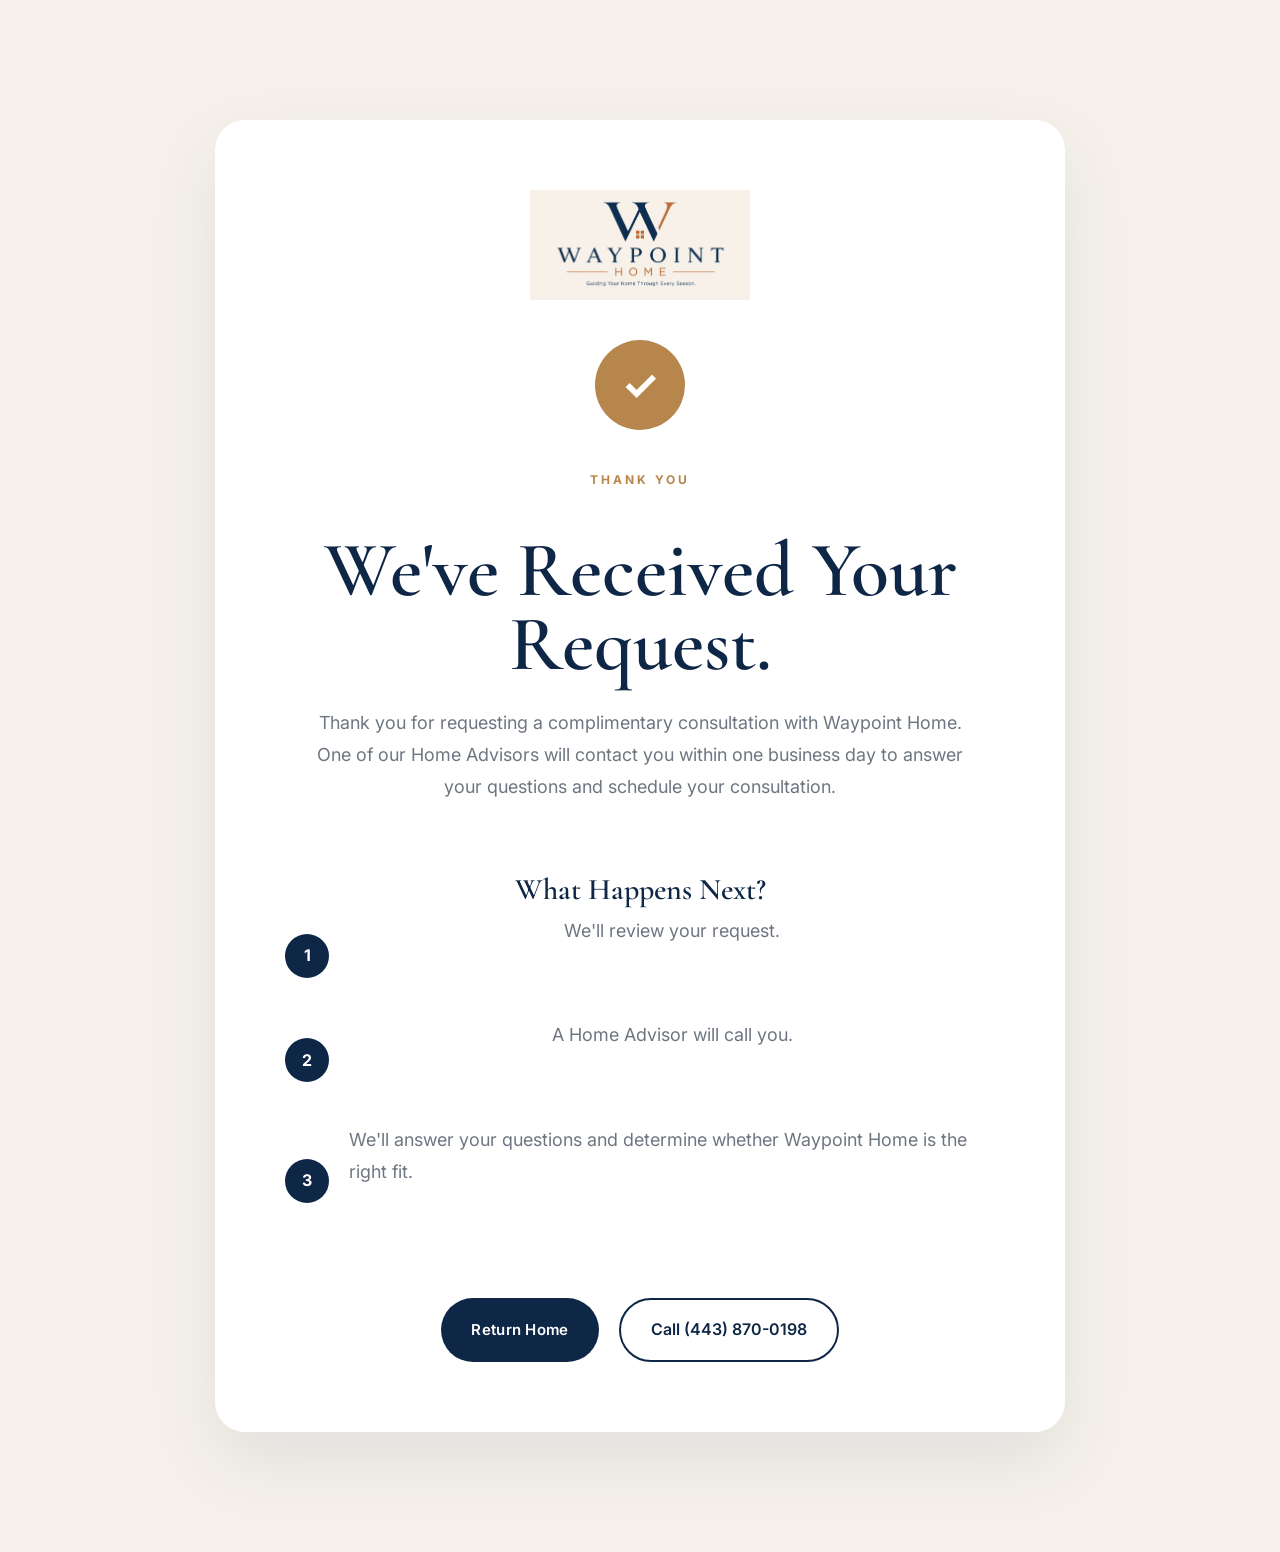
==== thank-you.html @ 98c721e1 "Create thank-you.html" ====
<!DOCTYPE html>
<html lang="en">

<head>

<meta charset="UTF-8">

<meta name="viewport" content="width=device-width, initial-scale=1.0">

<title>Thank You | Waypoint Home</title>

<link rel="preconnect" href="https://fonts.googleapis.com">

<link rel="preconnect" href="https://fonts.gstatic.com" crossorigin>

<link href="https://fonts.googleapis.com/css2?family=Cormorant+Garamond:wght@500;600;700&family=Inter:wght@300;400;500;600&display=swap" rel="stylesheet">

<link rel="stylesheet" href="style.css">

</head>

<body>

<section class="thank-you">

<div class="container">

<div class="thank-card">

<img src="logo.png" class="thank-logo" alt="Waypoint Home">

<div class="thank-check">

✓

</div>

<span class="eyebrow">

THANK YOU

</span>

<h1>

We've Received Your Request.

</h1>

<p>

Thank you for requesting a complimentary consultation with Waypoint Home.

One of our Home Advisors will contact you within one business day to answer your questions and schedule your consultation.

</p>

<div class="next-steps">

<h3>

What Happens Next?

</h3>

<div class="step">

<div class="step-number">1</div>

<p>

We'll review your request.

</p>

</div>

<div class="step">

<div class="step-number">2</div>

<p>

A Home Advisor will call you.

</p>

</div>

<div class="step">

<div class="step-number">3</div>

<p>

We'll answer your questions and determine whether Waypoint Home is the right fit.

</p>

</div>

</div>

<div class="thank-buttons">

<a href="index.html" class="button-primary">

Return Home

</a>

<a href="tel:4438700198" class="button-secondary">

Call (443) 870-0198

</a>

</div>

</div>

</div>

</section>

</body>

</html>
---- style.css ----
/*=====================================================
WAYPOINT HOME
=====================================================*/

@import url('https://fonts.googleapis.com/css2?family=Cormorant+Garamond:wght@500;600;700&family=Inter:wght@300;400;500;600;700&display=swap');

:root{

--navy:#0F2747;
--copper:#B7864C;
--cream:#F5F1EA;
--cream2:#ECE5DB;
--text:#2E3742;
--gray:#6E7681;
--white:#ffffff;

--radius:22px;

--shadow:
0 18px 45px rgba(0,0,0,.08);

}

/*=====================================================*/

*{

margin:0;
padding:0;
box-sizing:border-box;

}

html{

scroll-behavior:smooth;

}

body{

font-family:'Inter',sans-serif;

background:var(--cream);

color:var(--text);

line-height:1.7;

overflow-x:hidden;

}

img{

display:block;

max-width:100%;

}

a{

text-decoration:none;

color:inherit;

}

ul{

list-style:none;

}

.container{

width:min(92%,1280px);

margin:auto;

}

/*=====================================================
TYPOGRAPHY
=====================================================*/

h1,h2,h3{

font-family:'Cormorant Garamond',serif;

font-weight:600;

color:var(--navy);

}

h1{

font-size:78px;

line-height:.95;

}

h2{

font-size:56px;

margin-bottom:20px;

}

h3{

font-size:30px;

}

p{

font-size:18px;

color:var(--gray);

}

section{

padding:110px 0;

}

.section-header{

text-align:center;

max-width:760px;

margin:0 auto 70px;

}

.eyebrow{

display:inline-block;

letter-spacing:3px;

font-size:12px;

font-weight:700;

color:var(--copper);

margin-bottom:18px;

text-transform:uppercase;

}

/*=====================================================
HEADER
=====================================================*/

header{

position:fixed;

top:0;

left:0;

width:100%;

z-index:1000;

background:rgba(245,241,234,.96);

backdrop-filter:blur(10px);

border-bottom:1px solid rgba(15,39,71,.08);

padding:18px 0;

}

header .container{

display:flex;

align-items:center;

justify-content:space-between;

gap:50px;

}

/*=====================================================
LOGO
=====================================================*/

.logo{

display:flex;

align-items:center;

flex-shrink:0;

}

.logo img{

width:215px;

height:auto;

display:block;

}

/*=====================================================
NAVIGATION
=====================================================*/

nav{

margin-left:auto;

}

nav ul{

display:flex;

gap:38px;

align-items:center;

}

nav a{

font-size:15px;

font-weight:600;

color:var(--navy);

transition:.3s;

position:relative;

}

nav a:hover{

color:var(--copper);

}

nav a::after{

content:"";

position:absolute;

left:0;

bottom:-6px;

width:0;

height:2px;

background:var(--copper);

transition:.3s;

}

nav a:hover::after{

width:100%;

}

/*=====================================================
BUTTONS
=====================================================*/

.button-primary,
.nav-button{

display:inline-flex;

align-items:center;

justify-content:center;

padding:16px 30px;

background:var(--navy);

color:white;

border-radius:999px;

font-weight:600;

transition:.35s;

}

.button-primary:hover,
.nav-button:hover{

background:var(--copper);

}

.button-secondary{

display:inline-flex;

align-items:center;

justify-content:center;

padding:16px 30px;

border:2px solid var(--navy);

color:var(--navy);

border-radius:999px;

font-weight:600;

transition:.35s;

}

.button-secondary:hover{

background:var(--navy);

color:white;

}

/*=====================================================
HERO
=====================================================*/

.hero{

position:relative;

height:100vh;

display:flex;

align-items:center;

justify-content:center;

overflow:hidden;

padding:0;

}

.hero-image{

position:absolute;

inset:0;

z-index:0;

}

.hero-image img{

width:100%;

height:100%;

object-fit:cover;

}

.hero-overlay{

position:absolute;

inset:0;

background:
linear-gradient(
90deg,
rgba(15,39,71,.82) 0%,
rgba(15,39,71,.55) 45%,
rgba(15,39,71,.20) 100%
);

z-index:1;

}

.hero-content{

position:relative;

z-index:2;

max-width:700px;

margin-left:0;

padding-top:100px;

}

.hero h1{

color:white;

margin:20px 0;

}

.hero h1 span{

display:block;

color:var(--copper);

}

.hero p{

font-size:22px;

color:rgba(255,255,255,.92);

margin-bottom:40px;

max-width:620px;

}

.hero-buttons{

display:flex;

gap:20px;

flex-wrap:wrap;

}

.hero .button-secondary{

border-color:white;

color:white;

}

.hero .button-secondary:hover{

background:white;

color:var(--navy);

}
/*=====================================================
SERVICES
=====================================================*/

.services{

background:var(--cream);

}

.services-grid{

display:grid;

grid-template-columns:repeat(3,1fr);

gap:35px;

margin-top:60px;

}

.service-card{

background:#FAF8F4;

padding:45px;

border-radius:var(--radius);

border:1px solid rgba(15,39,71,.08);

box-shadow:var(--shadow);

transition:.35s;

}

.service-card:hover{

transform:translateY(-8px);

box-shadow:0 28px 60px rgba(15,39,71,.12);

}

.service-number{

width:54px;

height:54px;

display:flex;

align-items:center;

justify-content:center;

border-radius:50%;

background:var(--navy);

color:white;

font-weight:700;

margin-bottom:25px;

}

.service-card h3{

margin-bottom:15px;

}

/*=====================================================
MEMBERSHIP
=====================================================*/

.membership{

background:var(--navy);

color:white;

}

.membership .section-header h2,

.membership .section-header p,

.membership .eyebrow{

color:white;

}

.membership .eyebrow{

opacity:.75;

letter-spacing:3px;

}

.membership-grid{

display:grid;

grid-template-columns:repeat(3,1fr);

gap:35px;

margin-top:70px;

}

.membership-card{

background:rgba(255,255,255,.08);

border:1px solid rgba(255,255,255,.10);

backdrop-filter:blur(10px);

padding:45px;

border-radius:22px;

transition:.35s;

}

.membership-card:hover{

background:rgba(255,255,255,.14);

transform:translateY(-8px);

}

.membership-card h3{

color:white;

margin-bottom:18px;

}

.membership-card p{

color:rgba(255,255,255,.82);

}

/*=====================================================
CONSULTATION
=====================================================*/

.consultation{

padding:140px 0;

background:var(--cream);

}

.consultation-wrapper{

display:grid;

grid-template-columns:1fr 1fr;

gap:110px;

align-items:center;

}

.consultation-text{

max-width:720px;

}

.consultation-text h2{

font-size:72px;

margin-bottom:35px;

line-height:1.05;

}

.consultation-text p{

font-size:22px;

line-height:1.8;

margin-bottom:40px;

color:var(--gray);

}

.consultation-list{

margin-bottom:45px;

}

.consultation-list li{

font-size:21px;

margin-bottom:16px;

line-height:1.7;

}

.consultation-text .button-primary{

margin-top:10px;

}

.consultation-photo img{

width:100%;

border-radius:28px;

box-shadow:0 25px 60px rgba(0,0,0,.12);

}
/*=========================================
CONSULTATION FORM
=========================================*/

.consultation-form{

padding:120px 0;

background:#ECE5DB;

}

.form-card{

max-width:900px;

margin:auto;

background:white;

padding:60px;

border-radius:28px;

box-shadow:0 20px 60px rgba(0,0,0,.08);

}

.form-card h2{

margin-bottom:20px;

}

.form-card p{

margin-bottom:40px;

}

.form-grid{

display:grid;

grid-template-columns:1fr 1fr;

gap:20px;

margin-bottom:20px;

}

.form-card input,

.form-card select,

.form-card textarea{

width:100%;

padding:18px;

border:1px solid #ddd;

border-radius:12px;

font-size:16px;

font-family:inherit;

background:white;

}

.form-card textarea{

margin-bottom:30px;

resize:vertical;

}

.form-card input:focus,

.form-card select:focus,

.form-card textarea:focus{

outline:none;

border-color:#B7864C;

}

.form-card button{

width:100%;

font-size:18px;

padding:18px;

cursor:pointer;

}

@media(max-width:768px){

.form-grid{

grid-template-columns:1fr;

}

.form-card{

padding:35px;

}

}
/*=====================================================
CONTACT
=====================================================*/

.contact{

background:var(--cream);

}

.contact-box{

background:var(--navy);

padding:80px;

border-radius:30px;

text-align:center;

box-shadow:0 30px 70px rgba(15,39,71,.18);

}

.contact-box h2{

color:white;

margin-bottom:20px;

}

.contact-box p{

color:rgba(255,255,255,.80);

max-width:700px;

margin:0 auto 35px;

}

.contact-buttons{

display:flex;

justify-content:center;

gap:20px;

flex-wrap:wrap;

}

.contact .button-primary{

background:var(--copper);

}

.contact .button-primary:hover{

background:#9d6f3f;

}

.contact .button-secondary{

border-color:white;

color:white;

}

.contact .button-secondary:hover{

background:white;

color:var(--navy);

}

/*=====================================================
FOOTER
=====================================================*/

footer{

background:#0B1E37;

padding:70px 0 35px;

text-align:center;

}

.footer-container{

display:flex;

flex-direction:column;

align-items:center;

gap:18px;

}

.footer-logo{

width:190px;

height:auto;

}

footer p{

color:rgba(255,255,255,.70);

font-size:15px;

}
/*=====================================================
TABLETS
=====================================================*/

@media (max-width:1100px){

.container{

width:94%;

}

header .container{

gap:25px;

}

.logo img{

width:180px;

}

nav ul{

gap:22px;

}

.hero{

min-height:900px;

}

.hero-content{

max-width:650px;

padding-top:140px;

}

.hero h1{

font-size:62px;

}

.services-grid{

grid-template-columns:1fr 1fr;

}

.membership-grid{

grid-template-columns:1fr;

}

.assessment-wrapper{

grid-template-columns:1fr;

}

.assessment-photo{

order:-1;

}

.contact-box{

padding:60px 40px;

}

}

/*=====================================================
MOBILE
=====================================================*/

@media (max-width:768px){

section{

padding:80px 0;

}

header{

padding:14px 0;

}

header .container{

flex-direction:column;

gap:18px;

}

.logo img{

width:165px;

}

nav ul{

flex-wrap:wrap;

justify-content:center;

gap:18px;

}

.hero{

min-height:800px;

}

.hero-content{

padding-top:120px;

text-align:center;

margin:auto;

}

.hero h1{

font-size:46px;

}

.hero p{

font-size:18px;

margin-left:auto;

margin-right:auto;

}

.hero-buttons{

justify-content:center;

flex-direction:column;

align-items:center;

}

.hero-buttons a{

width:100%;

max-width:320px;

}

.services-grid{

grid-template-columns:1fr;

}

.membership-grid{

grid-template-columns:1fr;

}

.contact-buttons{

flex-direction:column;

align-items:center;

}

.contact-buttons a{

width:100%;

max-width:320px;

}

.contact-box{

padding:50px 30px;

}

.footer-logo{

width:170px;

}

}

/*=====================================================
SMALL PHONES
=====================================================*/

@media (max-width:480px){

.hero h1{

font-size:38px;

}

h2{

font-size:36px;

}

.logo img{

width:150px;

}

.button-primary,

.button-secondary,

.nav-button{

width:100%;

}

}
/*=====================================================
FINAL POLISH
=====================================================*/

/* Smooth transitions */

*{

transition:
background-color .3s ease,
color .3s ease,
border-color .3s ease,
box-shadow .3s ease,
transform .3s ease;

}

/* Better image rendering */

img{

image-rendering:auto;

}

/* Softer card shadows */

.service-card,
.membership-card,
.contact-box{

box-shadow:
0 15px 40px rgba(15,39,71,.08);

}

.service-card:hover,
.membership-card:hover{

box-shadow:
0 25px 60px rgba(15,39,71,.15);

}

/* Better spacing */

section{

position:relative;

}

section:not(.hero){

padding-top:120px;

padding-bottom:120px;

}

/* Hero spacing */

.hero-content{

padding-left:30px;

padding-right:30px;

}

/* Hero buttons */

.hero-buttons{

margin-top:45px;

}

/* Rounded images */

.hero-image img,

.assessment-photo img{

border-radius:28px;

}

/* Navigation */

nav a{

padding:6px 0;

}

nav a:hover{

color:var(--copper);

}

/* Button polish */

.button-primary,

.nav-button{

letter-spacing:.3px;

font-size:15px;

}

.button-primary:hover,

.nav-button:hover{

transform:translateY(-2px);

}

.button-secondary:hover{

transform:translateY(-2px);

}

/* Membership cards */

.membership-card{

overflow:hidden;

position:relative;

}

.membership-card::before{

content:"";

position:absolute;

top:0;

left:0;

width:100%;

height:4px;

background:var(--copper);

}

/* Contact section */

.contact-box{

border:1px solid rgba(255,255,255,.08);

}

/* Footer */

footer{

border-top:4px solid var(--copper);

}

/* Scroll offset */

html{

scroll-padding-top:100px;

}

/* Selection color */

::selection{

background:var(--copper);

color:white;

}
/* Scroll Header */

header.scrolled{

background:rgba(245,241,234,.98);

box-shadow:0 10px 35px rgba(0,0,0,.08);

}

/* Fade Animation */

.hidden{

opacity:0;

transform:translateY(45px);

transition:all .8s ease;

}

.show{

opacity:1;

transform:translateY(0);

}
/*=========================================
THANK YOU PAGE
=========================================*/

.thank-you{

min-height:100vh;

background:var(--cream);

display:flex;

align-items:center;

justify-content:center;

padding:120px 0;

}

.thank-card{

max-width:850px;

margin:auto;

background:white;

padding:70px;

border-radius:30px;

text-align:center;

box-shadow:0 30px 70px rgba(15,39,71,.08);

}

.thank-logo{

width:220px;

margin:0 auto 40px;

}

.thank-check{

width:90px;

height:90px;

border-radius:50%;

background:var(--copper);

color:white;

display:flex;

align-items:center;

justify-content:center;

font-size:42px;

font-weight:bold;

margin:0 auto 35px;

}

.thank-card h1{

margin:25px 0;

}

.thank-card p{

max-width:650px;

margin:0 auto 50px;

line-height:1.8;

}

.next-steps{

margin:60px 0;

}

.step{

display:flex;

align-items:center;

gap:20px;

margin-bottom:22px;

text-align:left;

}

.step-number{

width:44px;

height:44px;

background:var(--navy);

color:white;

border-radius:50%;

display:flex;

align-items:center;

justify-content:center;

font-weight:700;

flex-shrink:0;

}

.thank-buttons{

display:flex;

justify-content:center;

gap:20px;

margin-top:50px;

flex-wrap:wrap;

}

@media(max-width:768px){

.thank-card{

padding:40px;

}

.step{

align-items:flex-start;

}

}
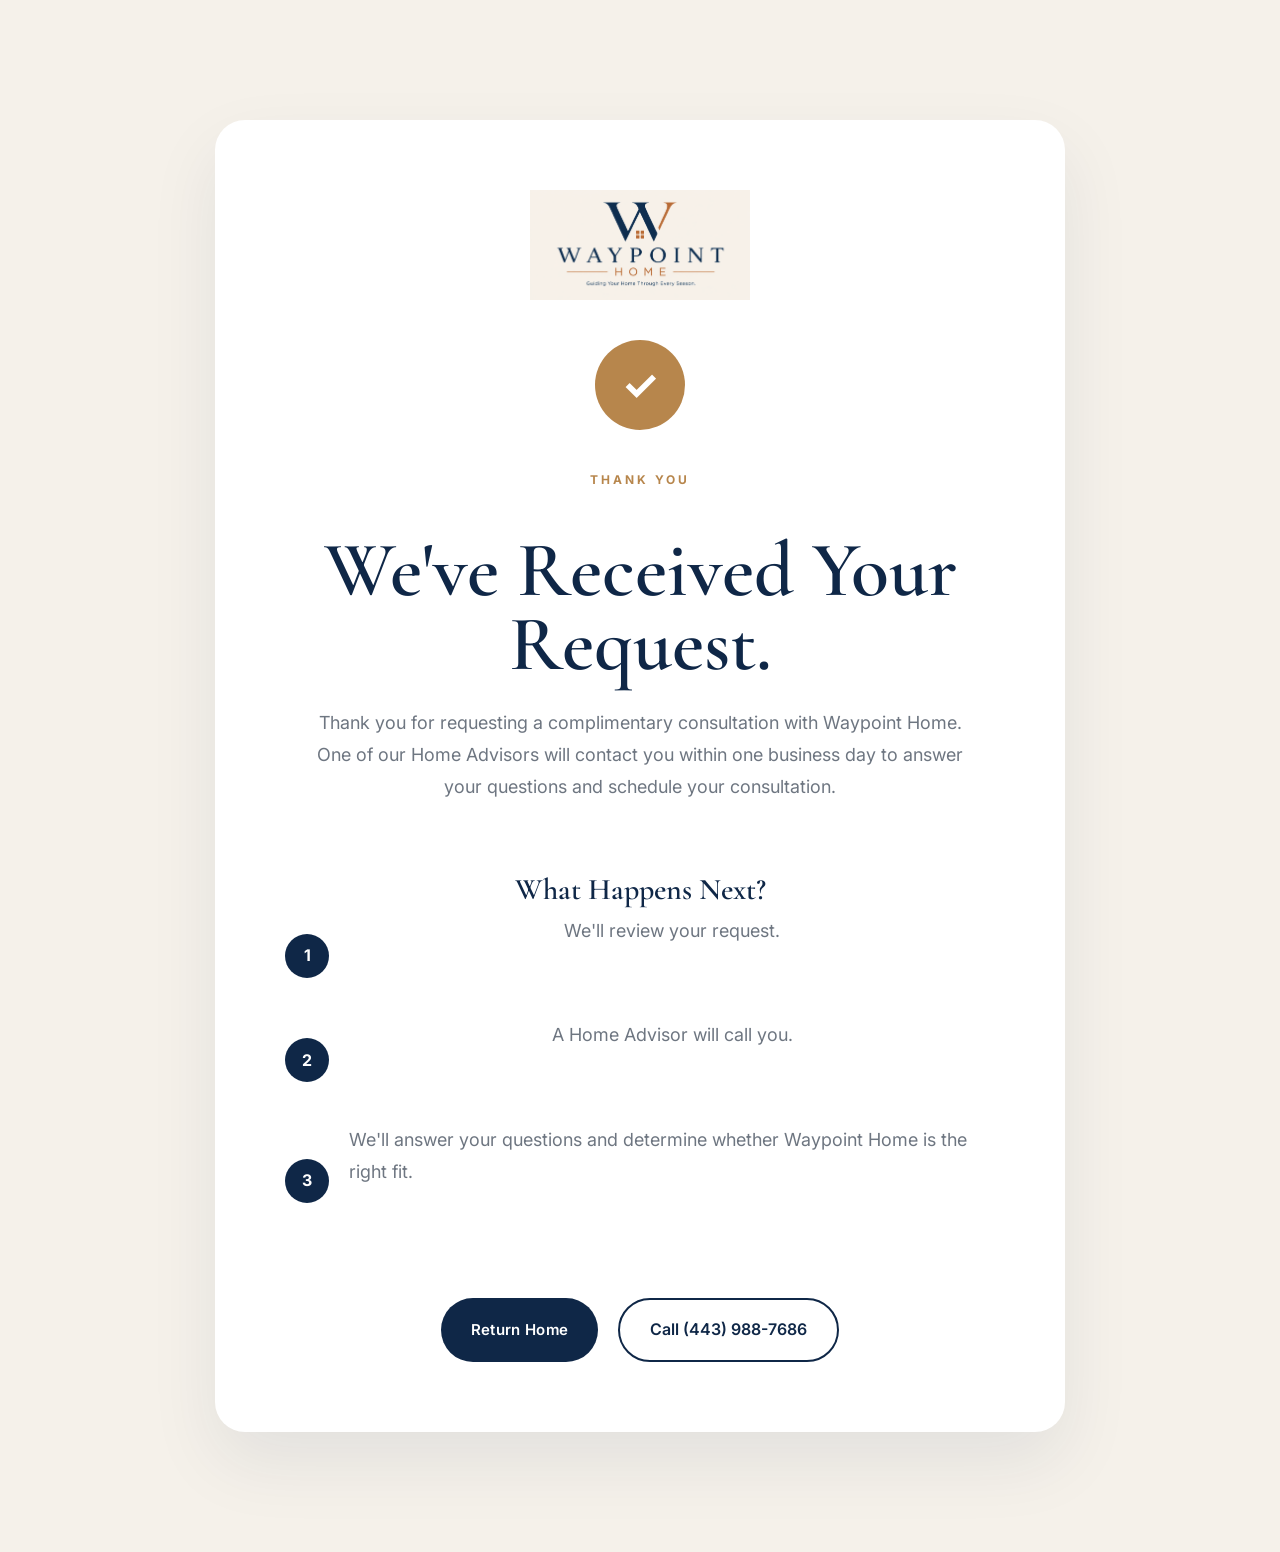
==== commit 3c15bcfd: "Update thank-you.html" ====
--- a/thank-you.html
+++ b/thank-you.html
@@ -109,9 +109,9 @@
 
 </a>
 
-<a href="tel:4438700198" class="button-secondary">
+<a href="tel:4439887686" class="button-secondary">
 
-Call (443) 870-0198
+Call (443) 988-7686
 
 </a>
 
--- a/style.css
+++ b/style.css
@@ -1591,3 +1591,623 @@
 }
 
 }
+/* ======================================================
+TABLETS
+====================================================== */
+
+@media screen and (max-width:1024px){
+
+.container{
+
+width:92%;
+
+}
+
+header .container{
+
+flex-wrap:wrap;
+
+justify-content:center;
+
+gap:20px;
+
+}
+
+.logo img{
+
+width:180px;
+
+}
+
+nav ul{
+
+gap:22px;
+
+flex-wrap:wrap;
+
+justify-content:center;
+
+}
+
+.hero{
+
+min-height:850px;
+
+}
+
+.hero-content{
+
+padding-top:140px;
+
+text-align:center;
+
+max-width:700px;
+
+margin:auto;
+
+}
+
+.hero-buttons{
+
+justify-content:center;
+
+}
+
+.services-grid,
+
+.membership-grid{
+
+grid-template-columns:1fr;
+
+}
+
+.consultation-wrapper{
+
+grid-template-columns:1fr;
+
+gap:50px;
+
+}
+
+.consultation-photo{
+
+order:-1;
+
+}
+
+.contact-box{
+
+padding:60px 35px;
+
+}
+
+}
+
+/* ======================================================
+PHONE
+====================================================== */
+
+@media screen and (max-width:768px){
+
+header{
+
+padding:15px 0;
+
+}
+
+header .container{
+
+flex-direction:column;
+
+gap:18px;
+
+}
+
+.logo img{
+
+width:165px;
+
+}
+
+nav ul{
+
+flex-wrap:wrap;
+
+justify-content:center;
+
+gap:16px;
+
+}
+
+.nav-button{
+
+display:none;
+
+}
+
+/* HERO */
+
+.hero{
+
+height:auto;
+
+min-height:100vh;
+
+}
+
+.hero-content{
+
+padding-top:170px;
+
+padding-left:25px;
+
+padding-right:25px;
+
+}
+
+.hero h1{
+
+font-size:48px;
+
+line-height:1;
+
+}
+
+.hero p{
+
+font-size:18px;
+
+max-width:100%;
+
+}
+
+.hero-buttons{
+
+flex-direction:column;
+
+gap:15px;
+
+}
+
+.hero-buttons a{
+
+width:100%;
+
+}
+
+/* SECTION TITLES */
+
+h2{
+
+font-size:40px;
+
+line-height:1.1;
+
+}
+
+.section-header{
+
+margin-bottom:45px;
+
+}
+
+/* SERVICES */
+
+.service-card{
+
+padding:30px;
+
+}
+
+/* MEMBERSHIP */
+
+.membership-card{
+
+padding:30px;
+
+}
+
+/* CONSULTATION */
+
+.consultation{
+
+padding:90px 0;
+
+}
+
+.consultation-text{
+
+text-align:center;
+
+}
+
+.consultation-text h2{
+
+font-size:44px;
+
+}
+
+.consultation-list{
+
+text-align:left;
+
+}
+
+.consultation-photo img{
+
+margin-top:20px;
+
+}
+
+/* FORM */
+
+.form-card{
+
+padding:35px;
+
+}
+
+.form-grid{
+
+grid-template-columns:1fr;
+
+}
+
+.form-card button{
+
+width:100%;
+
+}
+
+/* CONTACT */
+
+.contact-box{
+
+padding:40px 25px;
+
+}
+
+.contact-buttons{
+
+flex-direction:column;
+
+gap:15px;
+
+}
+
+.contact-buttons a{
+
+width:100%;
+
+}
+
+/* FOOTER */
+
+.footer-container{
+
+text-align:center;
+
+}
+
+.footer-logo{
+
+width:170px;
+
+margin:auto;
+
+}
+
+}
+
+/* ======================================================
+SMALL PHONES
+====================================================== */
+
+@media screen and (max-width:480px){
+
+.hero h1{
+
+font-size:38px;
+
+}
+
+.hero p{
+
+font-size:17px;
+
+}
+
+h2{
+
+font-size:34px;
+
+}
+
+.logo img{
+
+width:145px;
+
+}
+
+.button-primary,
+
+.button-secondary{
+
+font-size:16px;
+
+padding:15px 20px;
+
+}
+
+}
+/* ==========================================
+MOBILE MENU
+========================================== */
+
+.hamburger{
+
+display:none;
+
+background:none;
+
+border:none;
+
+font-size:34px;
+
+color:var(--navy);
+
+cursor:pointer;
+
+}
+
+/* Mobile */
+
+@media(max-width:768px){
+
+.hamburger{
+
+display:block;
+
+z-index:1002;
+
+}
+
+.nav-button{
+
+display:none;
+
+}
+
+nav{
+
+position:fixed;
+
+top:0;
+
+right:-100%;
+
+width:290px;
+
+height:100vh;
+
+background:var(--cream);
+
+padding-top:120px;
+
+transition:.35s;
+
+box-shadow:-10px 0 40px rgba(0,0,0,.15);
+
+z-index:1001;
+
+}
+
+nav.open{
+
+right:0;
+
+}
+
+nav ul{
+
+display:flex;
+
+flex-direction:column;
+
+gap:35px;
+
+padding-left:40px;
+
+}
+
+nav a{
+
+font-size:20px;
+
+}
+
+}
+/* ===========================
+CONSULTATION MODAL
+=========================== */
+
+.modal{
+
+display:none;
+
+position:fixed;
+
+left:0;
+
+top:0;
+
+width:100%;
+
+height:100%;
+
+background:rgba(0,0,0,.65);
+
+z-index:9999;
+
+overflow:auto;
+
+padding:40px 20px;
+
+}
+
+.modal-content{
+
+background:#F5F1EA;
+
+max-width:900px;
+
+margin:40px auto;
+
+border-radius:30px;
+
+padding:50px;
+
+position:relative;
+
+animation:fadeUp .35s ease;
+
+}
+
+.close-modal{
+
+position:absolute;
+
+top:20px;
+
+right:30px;
+
+font-size:42px;
+
+cursor:pointer;
+
+color:#102847;
+
+}
+
+@keyframes fadeUp{
+
+from{
+
+opacity:0;
+
+transform:translateY(40px);
+
+}
+
+to{
+
+opacity:1;
+
+transform:translateY(0);
+
+}
+
+}
+/* ==========================================
+CONSULTATION POPUP - MOBILE
+========================================== */
+
+@media (max-width:768px){
+
+.consultation-modal{
+
+width:94%;
+
+max-width:420px;
+
+max-height:90vh;
+
+overflow-y:auto;
+
+padding:28px 24px;
+
+border-radius:20px;
+
+}
+
+.consultation-modal h2{
+
+font-size:34px;
+
+line-height:1.1;
+
+margin-bottom:18px;
+
+text-align:center;
+
+}
+
+.consultation-modal p{
+
+font-size:16px;
+
+line-height:1.6;
+
+margin-bottom:28px;
+
+text-align:center;
+
+}
+
+.consultation-modal form{
+
+display:flex;
+
+flex-direction:column;
+
+gap:18px;
+
+}
+
+.consultation-modal input,
+
+.consultation-modal select,
+
+.consultation-modal textarea{
+
+width:100%;
+
+padding:16px;
+
+font-size:16px;
+
+border-radius:12px;
+
+}
+
+.consultation-modal textarea{
+
+min-height:120px;
+
+resize:vertical;
+
+}
+
+.consultation-modal .button-primary{
+
+width:100%;
+
+padding:18px;
+
+font-size:17px;
+
+margin-top:8px;
+
+}
+
+.close-modal{
+
+top:18px;
+
+right:18px;
+
+font-size:28px;
+
+}
+
+}
